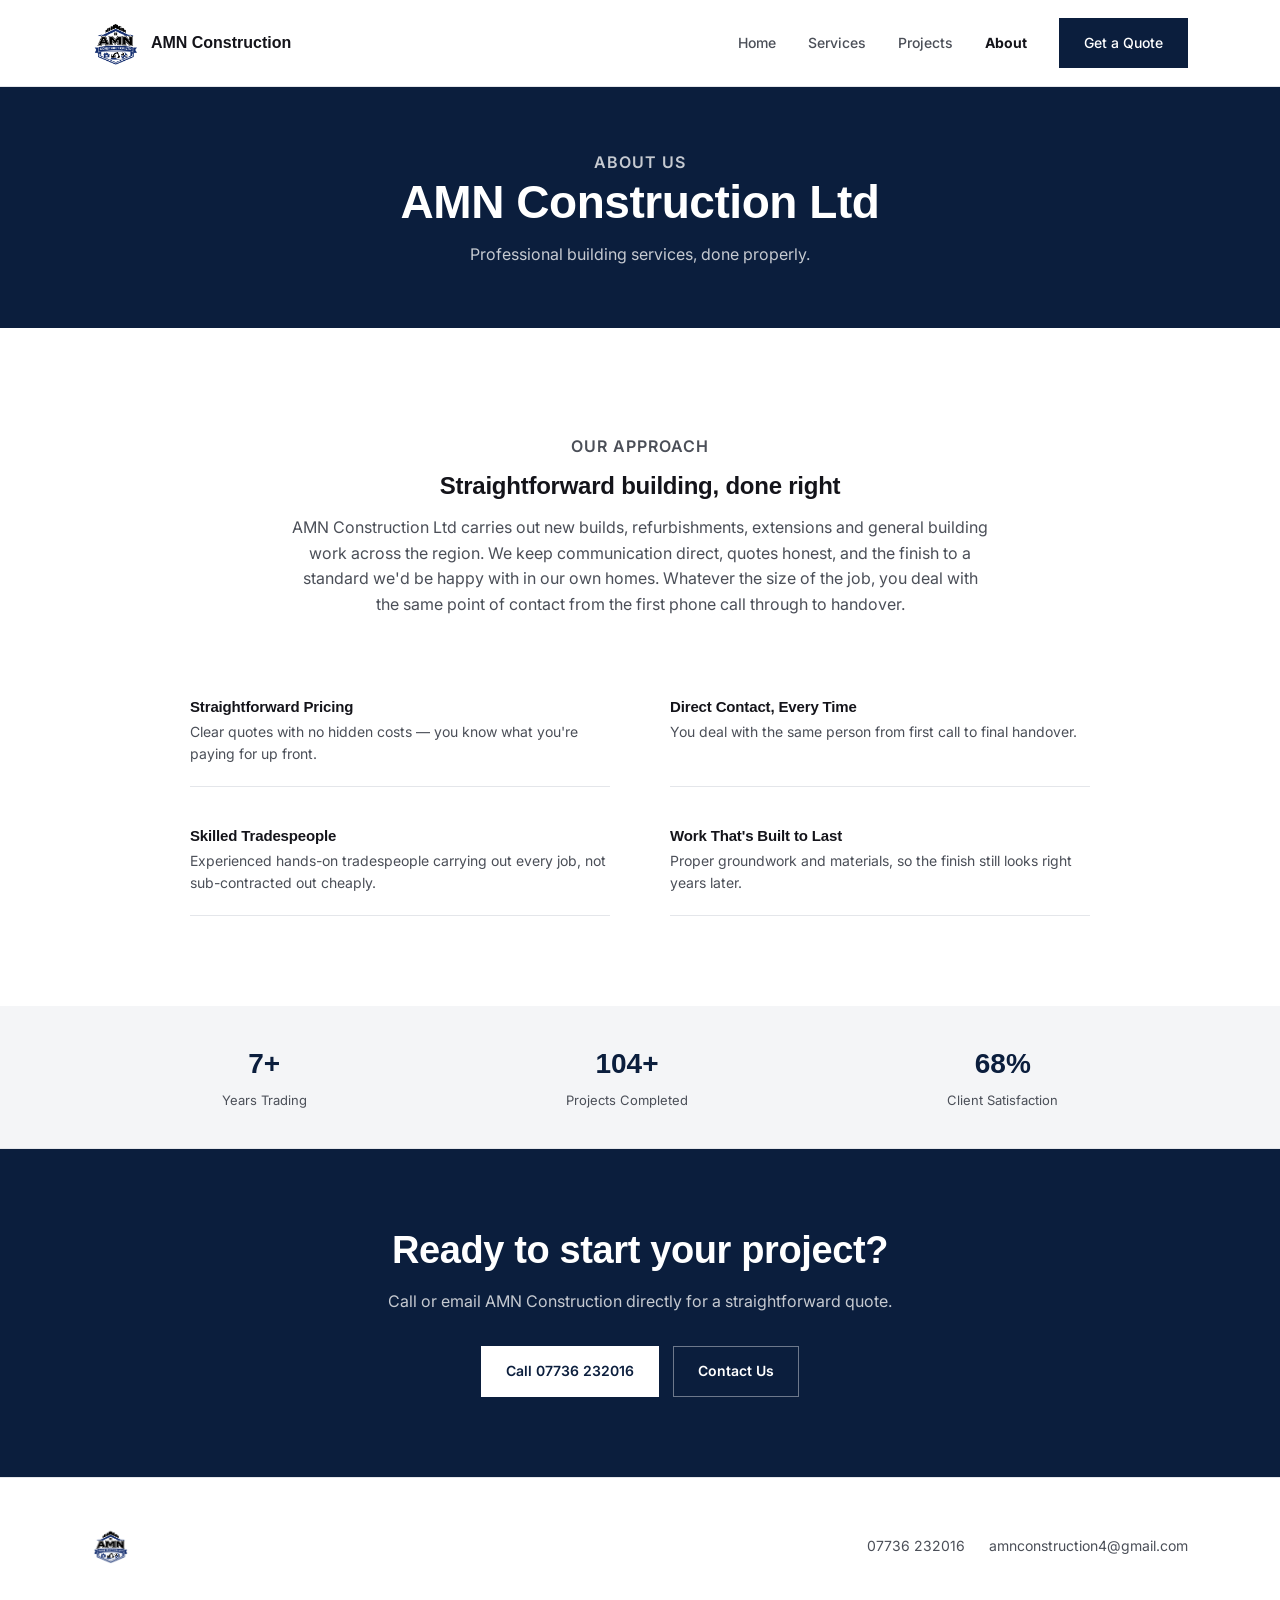
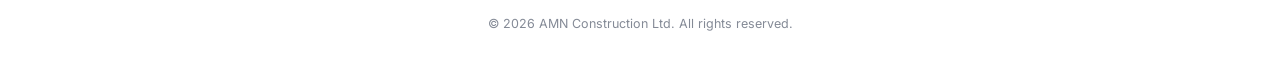
==== about.html @ 03b71041 "Initial commit - AMN Construction website" ====
<!DOCTYPE html>
<html lang="en">
<head>
<meta charset="UTF-8">
<meta name="viewport" content="width=device-width, initial-scale=1.0">
<title>About — AMN Construction Ltd</title>
<meta name="description" content="About AMN Construction Ltd — a professional building company delivering new builds, refurbishments, extensions and more.">
<link rel="preconnect" href="https://fonts.googleapis.com">
<link rel="preconnect" href="https://fonts.gstatic.com" crossorigin>
<link href="https://fonts.googleapis.com/css2?family=Archivo+Expanded:wght@600;800&family=Inter:wght@400;500;600&display=swap" rel="stylesheet">
<link rel="stylesheet" href="css/style.css">
<link rel="icon" type="image/x-icon" href="images/favicon.ico">
</head>
<body>

<header id="siteHeader">
  <div class="wrap">
    <a href="index.html" class="logo">
      <img src="images/amn_logo.png" alt="AMN Construction Ltd logo">
      <span class="name">AMN Construction</span>
    </a>
    <nav class="links" id="navLinks">
      <a href="index.html">Home</a>
      <a href="services.html">Services</a>
      <a href="projects.html">Projects</a>
      <a href="about.html" class="active">About</a>
      <a href="contact.html" class="btn btn-primary">Get a Quote</a>
    </nav>
    <button class="navToggle" id="navToggle" aria-label="Toggle menu"><span></span><span></span><span></span></button>
  </div>
</header>

<section class="pageHero">
  <div class="wrap">
    <p class="eyebrow" style="color:var(--grey-300);">About Us</p>
    <h1>AMN Construction Ltd</h1>
    <p>Professional building services, done properly.</p>
  </div>
</section>

<section>
  <div class="wrap">
    <div class="aboutIntro">
      <p class="eyebrow">Our Approach</p>
      <h2>Straightforward building, done right</h2>
      <p>AMN Construction Ltd carries out new builds, refurbishments, extensions and general building work across the region. We keep communication direct, quotes honest, and the finish to a standard we'd be happy with in our own homes. Whatever the size of the job, you deal with the same point of contact from the first phone call through to handover.</p>
    </div>

    <div class="whyGrid">
      <div class="feature reveal"><h3>Straightforward Pricing</h3><p>Clear quotes with no hidden costs — you know what you're paying for up front.</p></div>
      <div class="feature reveal"><h3>Direct Contact, Every Time</h3><p>You deal with the same person from first call to final handover.</p></div>
      <div class="feature reveal"><h3>Skilled Tradespeople</h3><p>Experienced hands-on tradespeople carrying out every job, not sub-contracted out cheaply.</p></div>
      <div class="feature reveal"><h3>Work That's Built to Last</h3><p>Proper groundwork and materials, so the finish still looks right years later.</p></div>
    </div>
  </div>
</section>

<div class="statsStrip">
  <div class="wrap">
    <div class="statsRow">
      <div class="stat"><b>10+</b><span>Years Trading</span></div>
      <div class="stat"><b>150+</b><span>Projects Completed</span></div>
      <div class="stat"><b>98%</b><span>Client Satisfaction</span></div>
    </div>
  </div>
</div>

<section class="ctaBanner">
  <div class="wrap">
    <h2>Ready to start your project?</h2>
    <p>Call or email AMN Construction directly for a straightforward quote.</p>
    <div class="ctaRow">
      <a href="tel:07736232016" class="btn btn-primary" style="background:var(--white); color:var(--navy-900);">Call 07736 232016</a>
      <a href="contact.html" class="btn btn-outline-light">Contact Us</a>
    </div>
  </div>
</section>

<footer>
  <div class="wrap">
    <a href="index.html" class="logo">
      <img src="images/amn_logo.png" alt="AMN Construction Ltd logo">
    </a>
    <div class="contactLinks">
      <a href="tel:07736232016">07736 232016</a>
      <a href="mailto:amnconstruction4@gmail.com">amnconstruction4@gmail.com</a>
    </div>
    <div class="copyright">© <span id="year"></span> AMN Construction Ltd. All rights reserved.</div>
  </div>
</footer>

<script src="js/main.js"></script>
</body>
</html>
---- css/style.css ----
:root{
  --white:#FFFFFF;
  --grey-50:#F4F5F7;
  --grey-150:#E4E6EA;
  --grey-300:#C6CAD1;
  --grey-500:#848A96;
  --grey-700:#4B4F58;
  --ink:#14141A;
  --navy-900:#0B1E3D;
  --navy-700:#14295C;
  --navy-500:#2E4C8C;
  --display:'Archivo Expanded', sans-serif;
  --body:'Inter', sans-serif;
  --maxw:1160px;
}

*{box-sizing:border-box; margin:0; padding:0;}
html{scroll-behavior:smooth;}
body{
  font-family:var(--body);
  color:var(--ink);
  background:var(--white);
  line-height:1.6;
  -webkit-font-smoothing:antialiased;
}
img{display:block; max-width:100%;}
a{color:inherit; text-decoration:none;}
ul{list-style:none;}
button{font:inherit; cursor:pointer;}
:focus-visible{outline:2px solid var(--navy-500); outline-offset:3px;}
.wrap{max-width:var(--maxw); margin:0 auto; padding:0 32px;}
@media(max-width:640px){ .wrap{padding:0 20px;} }

h1,h2,h3{font-family:var(--display); font-weight:800; letter-spacing:-.01em; line-height:1.15;}

.eyebrow{
  font-size:13px; font-weight:600; letter-spacing:.06em; text-transform:uppercase;
  color:var(--navy-500); margin-bottom:12px;
}

/* ---------- HEADER ---------- */
header{
  position:fixed; top:0; left:0; right:0; z-index:100;
  padding:18px 0;
  background:var(--white);
  border-bottom:1px solid var(--grey-150);
}
header .wrap{display:flex; align-items:center; justify-content:space-between;}
.logo{ display:flex; align-items:center; gap:12px; }
.logo img{ height:46px; width:auto; }
.logo .name{ font-family:var(--display); font-weight:800; font-size:16px; color:var(--ink); }

nav.links{display:flex; gap:32px; align-items:center;}
nav.links a{ font-size:14px; font-weight:500; color:var(--grey-700); }
nav.links a:hover{ color:var(--ink); }

.btn{
  display:inline-flex; align-items:center; justify-content:center;
  font-size:14px; font-weight:600; padding:13px 24px; border:1px solid transparent; cursor:pointer;
}
.btn-primary{ background:var(--navy-900); color:var(--white); }
.btn-primary:hover{ background:var(--navy-700); }
.btn-outline{ border-color:var(--grey-300); color:var(--ink); }
.btn-outline:hover{ border-color:var(--ink); }
.btn-outline-light{ border-color:rgba(255,255,255,.4); color:var(--white); }
.btn-outline-light:hover{ border-color:var(--white); }
.btn{ transition: transform .2s ease, background .2s ease, border-color .2s ease;}
.btn:hover{ transform: translateY(-2px);}

.navToggle{ display:none; flex-direction:column; gap:5px; background:none; border:0; padding:6px; }
.navToggle span{ width:22px; height:2px; background:var(--ink); }
@media(max-width:800px){
  nav.links{ display:none; }
  .navToggle{ display:flex; }
}

header nav.links a.btn-primary{
  color: var(--white);
}

header.scrolled{
  box-shadow: 0 2px 12px rgba(0,0,0,.08);
}

/* ---------- HERO ---------- */
.hero{
   background:
    linear-gradient(180deg, rgba(11,30,61,.55), rgba(11,30,61,.62)),
    url('../images/index_pic.png') center/cover no-repeat;
  padding:170px 0 90px;
  text-align:center;
}

.hero .logoMark{ margin:0 auto 36px; height:100px; }
.hero h1{ color:var(--white); font-size:clamp(34px,5vw,58px); max-width:760px; margin:0 auto 20px; }
.hero p.lead{ color:var(--white); font-size:17px; max-width:520px; margin:0 auto 36px; }
.hero .ctaRow{ display:flex; gap:14px; justify-content:center; flex-wrap:wrap; }
/* ---------- STATS STRIP ---------- */
.statsStrip{ background:var(--grey-50); border-bottom:1px solid var(--grey-150); }
.statsRow{ display:flex; justify-content:space-around; flex-wrap:wrap; padding:36px 0; text-align:center; }
.statsRow .stat b{ display:block; font-family:var(--display); font-size:28px; color:var(--navy-900); }
.statsRow .stat span{ font-size:13px; color:var(--grey-700); }

/* ---------- SECTION BASICS ---------- */
section{ padding:90px 0; }
@media(max-width:640px){ section{ padding:60px 0; } }
.sectionHead{ max-width:600px; margin:0 auto 50px; text-align:center; }
.sectionHead h2{ font-size:clamp(26px,3.4vw,36px); }
.sectionHead p{ color:var(--grey-700); font-size:15.5px; margin-top:14px; }

/* ---------- SERVICES ---------- */
.serviceGrid{ display:grid; grid-template-columns:repeat(3,1fr); gap:1px; background:var(--grey-150); border:1px solid var(--grey-150); }
@media(max-width:800px){ .serviceGrid{ grid-template-columns:repeat(2,1fr); } }
@media(max-width:560px){ .serviceGrid{ grid-template-columns:1fr; } }
.serviceCard{ background:var(--white); padding:32px 28px; }
.serviceCard h3{ font-size:16px; margin-bottom:8px; }
.serviceCard p{ color:var(--grey-700); font-size:14px; }
.serviceCard .icon{ width: 32px; height: 32px; color: var(--navy-700); margin-bottom: 14px; } 
.serviceCard{ transition: transform .25s ease, box-shadow .25s ease; } 
.serviceCard:hover{ transform: translateY(-4px); box-shadow: 0 8px 24px rgba(11,30,61,.08); }

/* ---------- PROCESS ---------- */
.process{ background:var(--grey-50); }
.processRow{ display:grid; grid-template-columns:repeat(4,1fr); gap:32px; }
@media(max-width:800px){ .processRow{ grid-template-columns:1fr 1fr; } }
@media(max-width:560px){ .processRow{ grid-template-columns:1fr; } }
.processStep .num{ font-family:var(--display); font-size:22px; color:var(--navy-500); display:block; margin-bottom:12px; }
.processStep h3{ font-size:15px; margin-bottom:6px; }
.processStep p{ color:var(--grey-700); font-size:14px; }
.reveal{opacity: 0; transform: translateY(24px); transition: opacity .6s ease, transform .6s ease;}
.reveal.in{ opacity: 1; transform: translateY(0);}

/* ---------- WHY US ---------- */
.whyGrid{ display:grid; grid-template-columns:1fr 1fr; gap:20px 60px; max-width:900px; margin:0 auto; }
@media(max-width:700px){ .whyGrid{ grid-template-columns:1fr; } }
.feature{ padding:20px 0; border-bottom:1px solid var(--grey-150); }
.feature h3{ font-size:15px; margin-bottom:6px; }
.feature p{ font-size:14px; color:var(--grey-700); }

/* ---------- CTA BANNER ---------- */
.ctaBanner{ background:var(--navy-900); color:var(--white); padding:80px 0; text-align:center; }
.ctaBanner h2{ color:var(--white); font-size:clamp(26px,3.6vw,38px); margin-bottom:16px; }
.ctaBanner p{ color:var(--grey-300); margin-bottom:32px; }
.ctaBanner .ctaRow{ display:flex; gap:14px; justify-content:center; flex-wrap:wrap; }

/* ---------- FOOTER ---------- */
footer{ background:var(--white); border-top:1px solid var(--grey-150); padding:50px 0; }
footer .wrap{ display:flex; justify-content:space-between; align-items:center; flex-wrap:wrap; gap:20px; }
footer .logo img{ height:36px; }
footer .contactLinks{ display:flex; gap:24px; font-size:14px; color:var(--grey-700); flex-wrap:wrap; }
footer .contactLinks a:hover{ color:var(--ink); }
footer .copyright{ width:100%; text-align:center; font-size:12.5px; color:var(--grey-500); margin-top:30px; }

::selection{ background:var(--navy-500); color:var(--white); }

/* ---------- INNER PAGE HERO (Services / Projects / About / Contact) ---------- */
.pageHero{
  background:var(--navy-900);
  padding:150px 0 60px;
  text-align:center;
}
.pageHero h1{ color:var(--white); font-size:clamp(30px,4.4vw,46px); margin-bottom:14px; }
.pageHero p{ color:var(--grey-300); font-size:16px; max-width:520px; margin:0 auto; }

nav.links a.active{ color:var(--ink); font-weight:700; }

/* ---------- PROJECTS PAGE ---------- */
.projectGrid{ display:grid; grid-template-columns:repeat(3,1fr); gap:24px; margin-bottom: 50px; }
@media(max-width:800px){ .projectGrid{ grid-template-columns:1fr 1fr; } }
@media(max-width:560px){ .projectGrid{ grid-template-columns:1fr; } }
.projectCard{ border:1px solid var(--grey-150); }
.projectCard .thumb{ aspect-ratio:4/3; background:var(--grey-150); display:flex; align-items:center; justify-content:center; color:var(--grey-500); font-size:13px; }
.projectCard .info{ padding:20px; }
.projectCard .tag{ font-size:12px; color:var(--navy-500); font-weight:600; text-transform:uppercase; margin-bottom:6px; }
.projectCard h3{ font-size:16px; }

/* ---------- PROJECT PHOTO SLIDER ---------- */
.projectSlider{
  position: relative;
  aspect-ratio: 4/3;
  overflow: hidden;
  background: var(--grey-150);
}
.projectSlider .slide{
  position: absolute;
  inset: 0;
  opacity: 0;
  transition: opacity .5s ease;
}
.projectSlider .slide.active{ opacity: 1; }
.projectSlider img{
  width: 100%;
  height: 100%;
  object-fit: cover;
}
.projectSlider .dots{
  position: absolute;
  bottom: 10px;
  left: 0;
  right: 0;
  display: flex;
  justify-content: center;
  gap: 6px;
}
.projectSlider .dot{
  width: 7px;
  height: 7px;
  border-radius: 50%;
  background: rgba(255,255,255,.6);
  cursor: pointer;
  border: none;
  padding: 0;
}
.projectSlider .dot.active{ background: var(--white); }


.serviceThumb .icon{
  width: 56px;
  height: 56px;
  color: var(--navy-700);
  margin-bottom: 0;
}

/* ---------- ABOUT PAGE ---------- */
.aboutIntro{ max-width:700px; margin:0 auto 60px; text-align:center; }
.aboutIntro p{ color:var(--grey-700); font-size:16px; margin-top:16px; }

/* ---------- CONTACT PAGE ---------- */
.contactGrid{ display:grid; grid-template-columns:1fr 1fr; gap:60px; max-width:900px; margin:0 auto; }
@media(max-width:700px){ .contactGrid{ grid-template-columns:1fr; } }
.contactDetails h3{ font-size:15px; margin-bottom:6px; }
.contactDetails p{ color:var(--grey-700); font-size:14px; margin-bottom:24px; }
.contactDetails a{ color:var(--navy-700); font-weight:600; }
.contactForm{ display:flex; flex-direction:column; gap:16px; }
.contactForm label{ font-size:13px; font-weight:600; margin-bottom:6px; display:block; }
.contactForm input, .contactForm textarea{
  width:100%; border:1px solid var(--grey-300); padding:12px 14px; font-family:var(--body); font-size:14px;
}
.contactForm input:focus, .contactForm textarea:focus{ outline:2px solid var(--navy-500); border-color:transparent; }
.contactForm textarea{ resize:vertical; min-height:120px; }
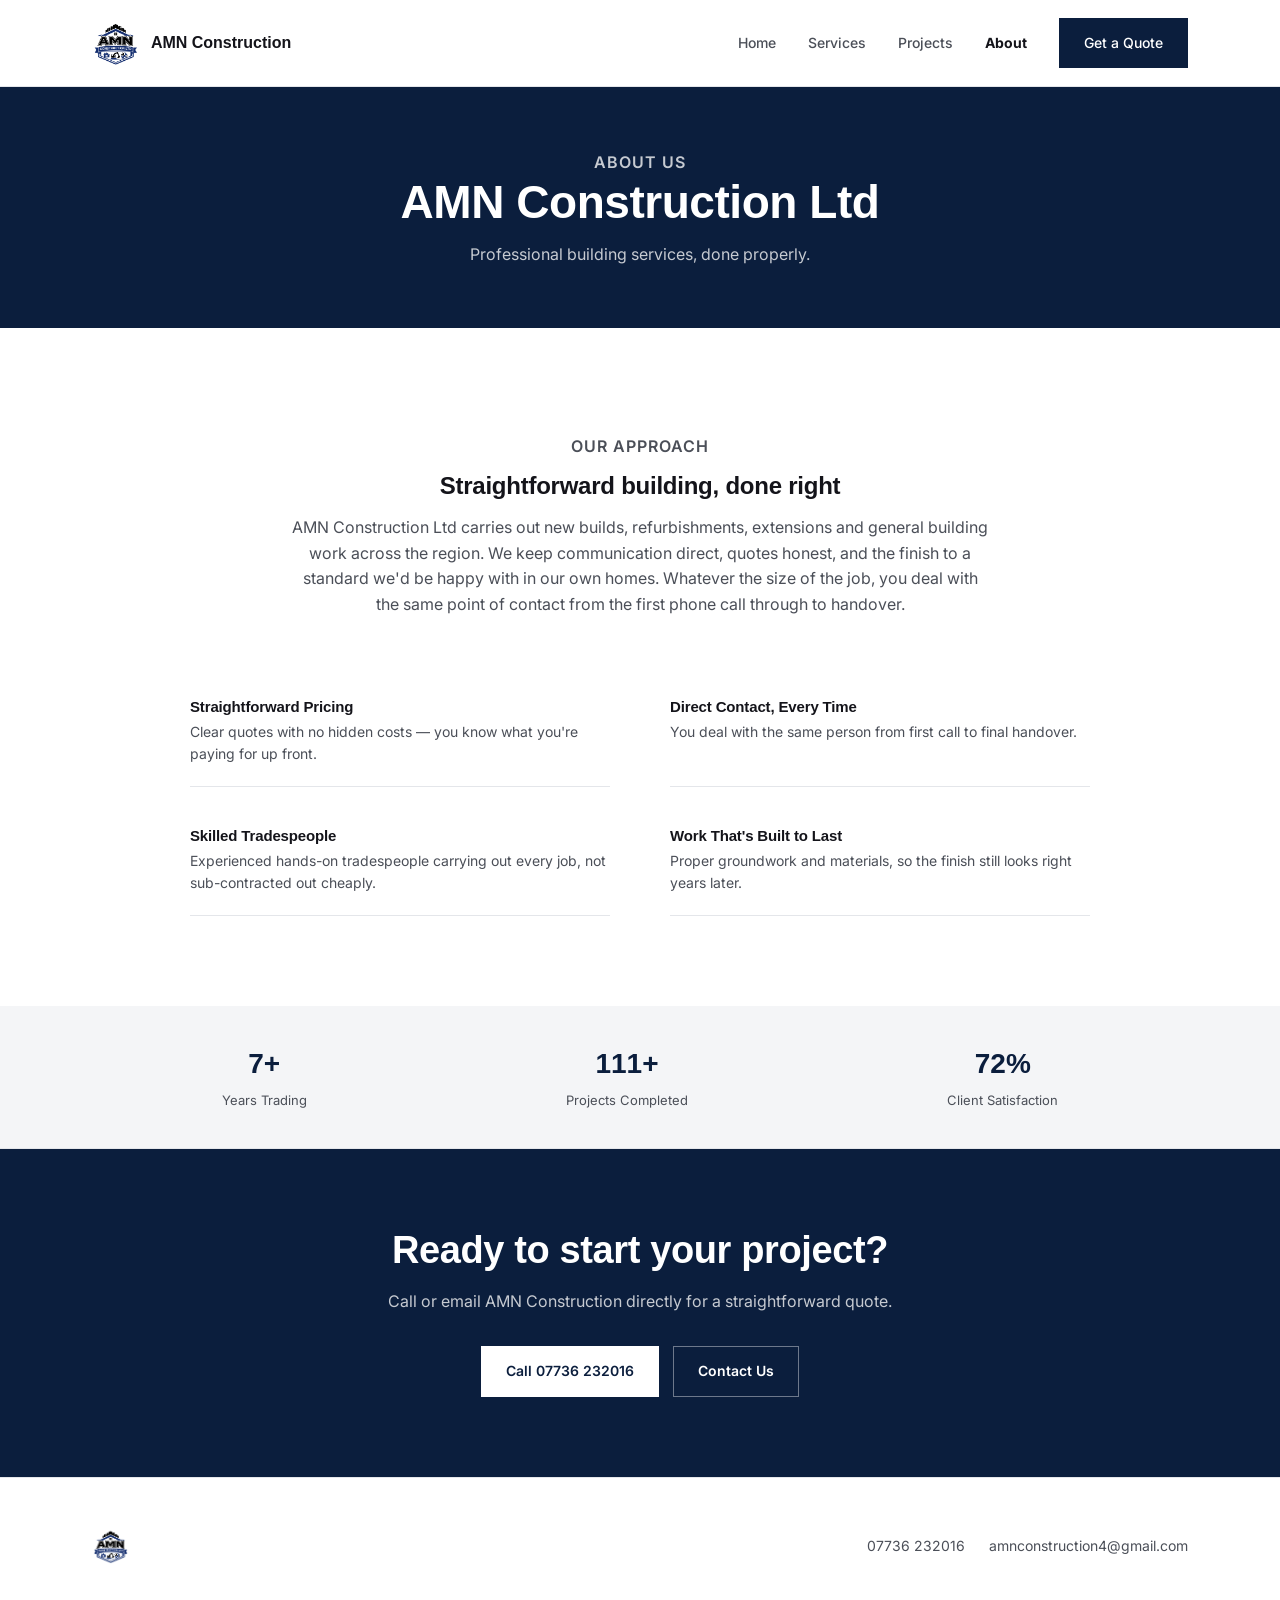
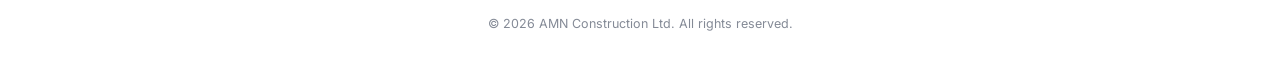
==== commit 6e6584f5: "Add clean URLs and update navigation" ====
--- a/about.html
+++ b/about.html
@@ -20,11 +20,11 @@
       <span class="name">AMN Construction</span>
     </a>
     <nav class="links" id="navLinks">
-      <a href="index.html">Home</a>
-      <a href="services.html">Services</a>
-      <a href="projects.html">Projects</a>
-      <a href="about.html" class="active">About</a>
-      <a href="contact.html" class="btn btn-primary">Get a Quote</a>
+      <a href="/index">Home</a>
+      <a href="/services">Services</a>
+      <a href="/projects">Projects</a>
+      <a href="/about" class="active">About</a>
+      <a href="/contact" class="btn btn-primary">Get a Quote</a>
     </nav>
     <button class="navToggle" id="navToggle" aria-label="Toggle menu"><span></span><span></span><span></span></button>
   </div>
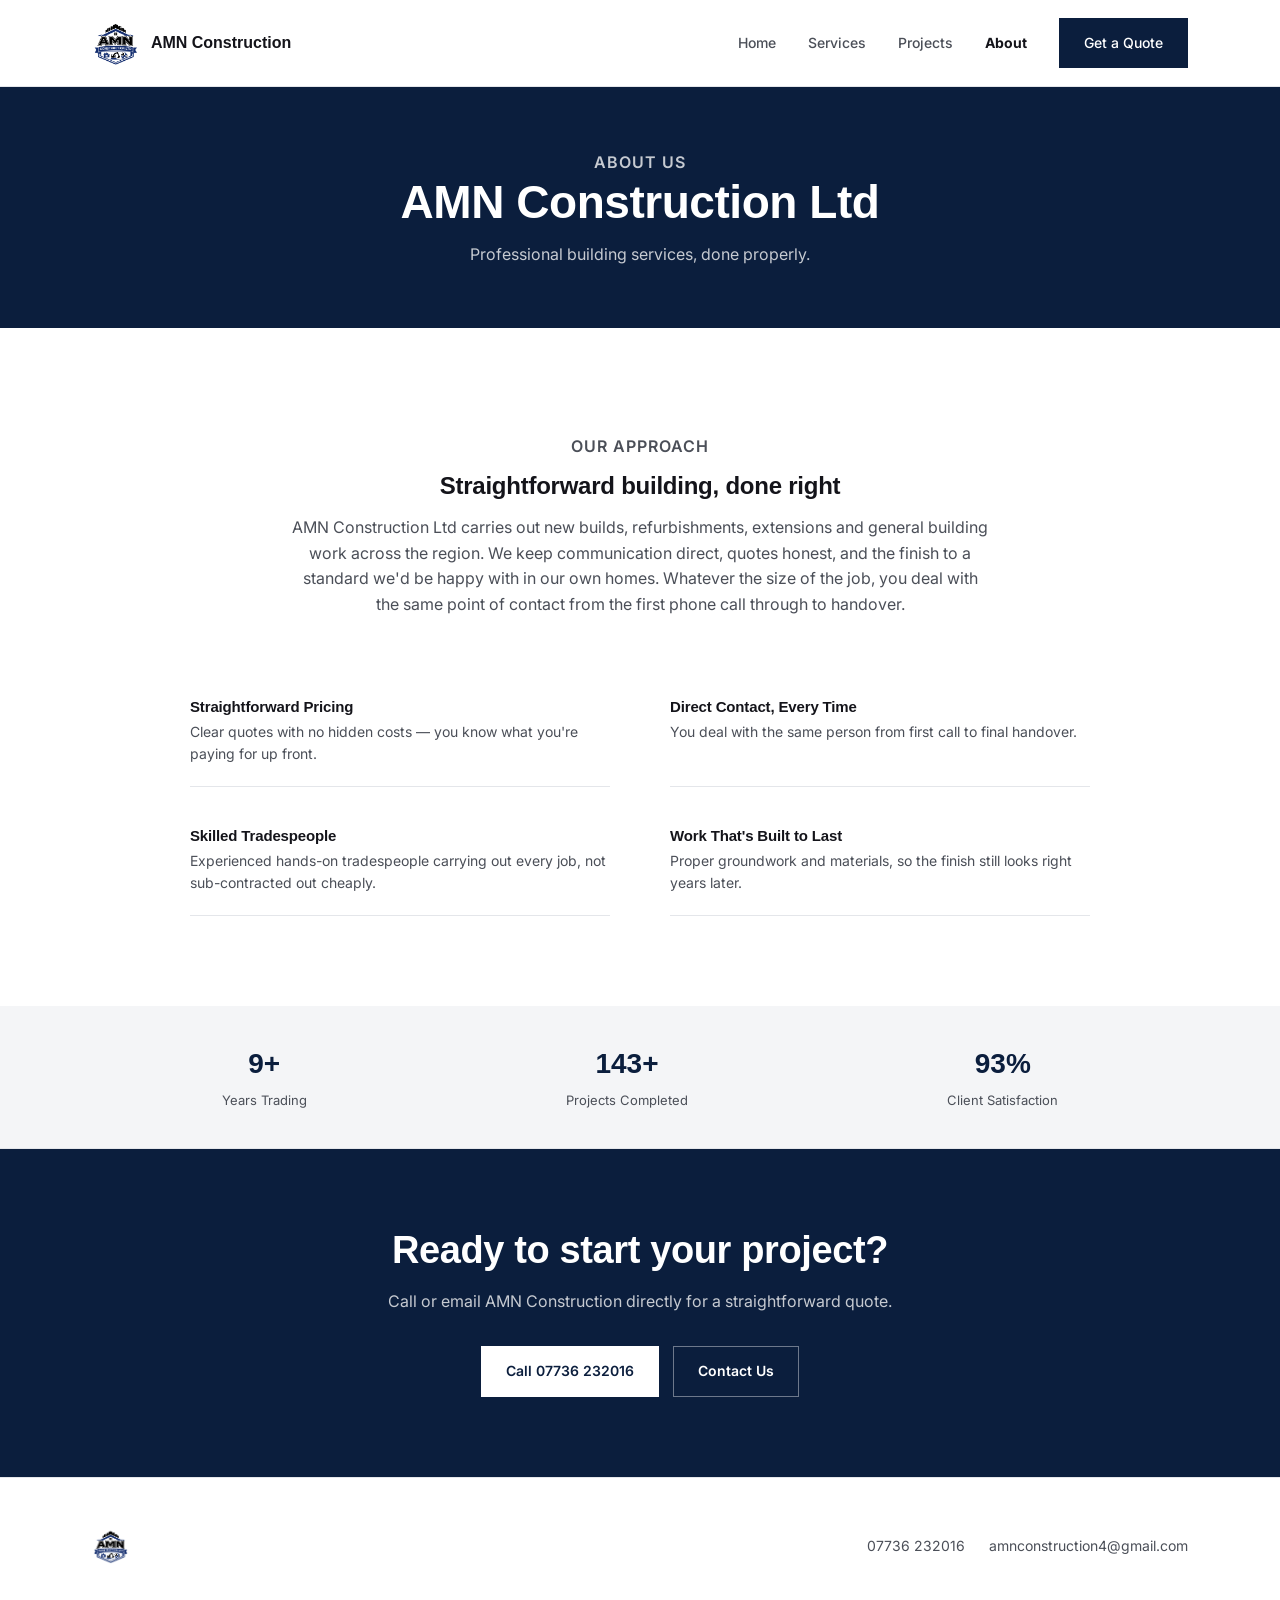
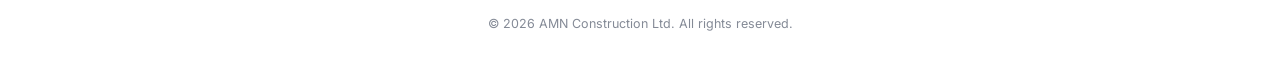
==== commit 48ee945f: "add google site verification" ====
--- a/about.html
+++ b/about.html
@@ -71,14 +71,14 @@
     <p>Call or email AMN Construction directly for a straightforward quote.</p>
     <div class="ctaRow">
       <a href="tel:07736232016" class="btn btn-primary" style="background:var(--white); color:var(--navy-900);">Call 07736 232016</a>
-      <a href="contact.html" class="btn btn-outline-light">Contact Us</a>
+      <a href="/contact" class="btn btn-outline-light">Contact Us</a>
     </div>
   </div>
 </section>
 
 <footer>
   <div class="wrap">
-    <a href="index.html" class="logo">
+    <a href="/" class="logo">
       <img src="images/amn_logo.png" alt="AMN Construction Ltd logo">
     </a>
     <div class="contactLinks">
